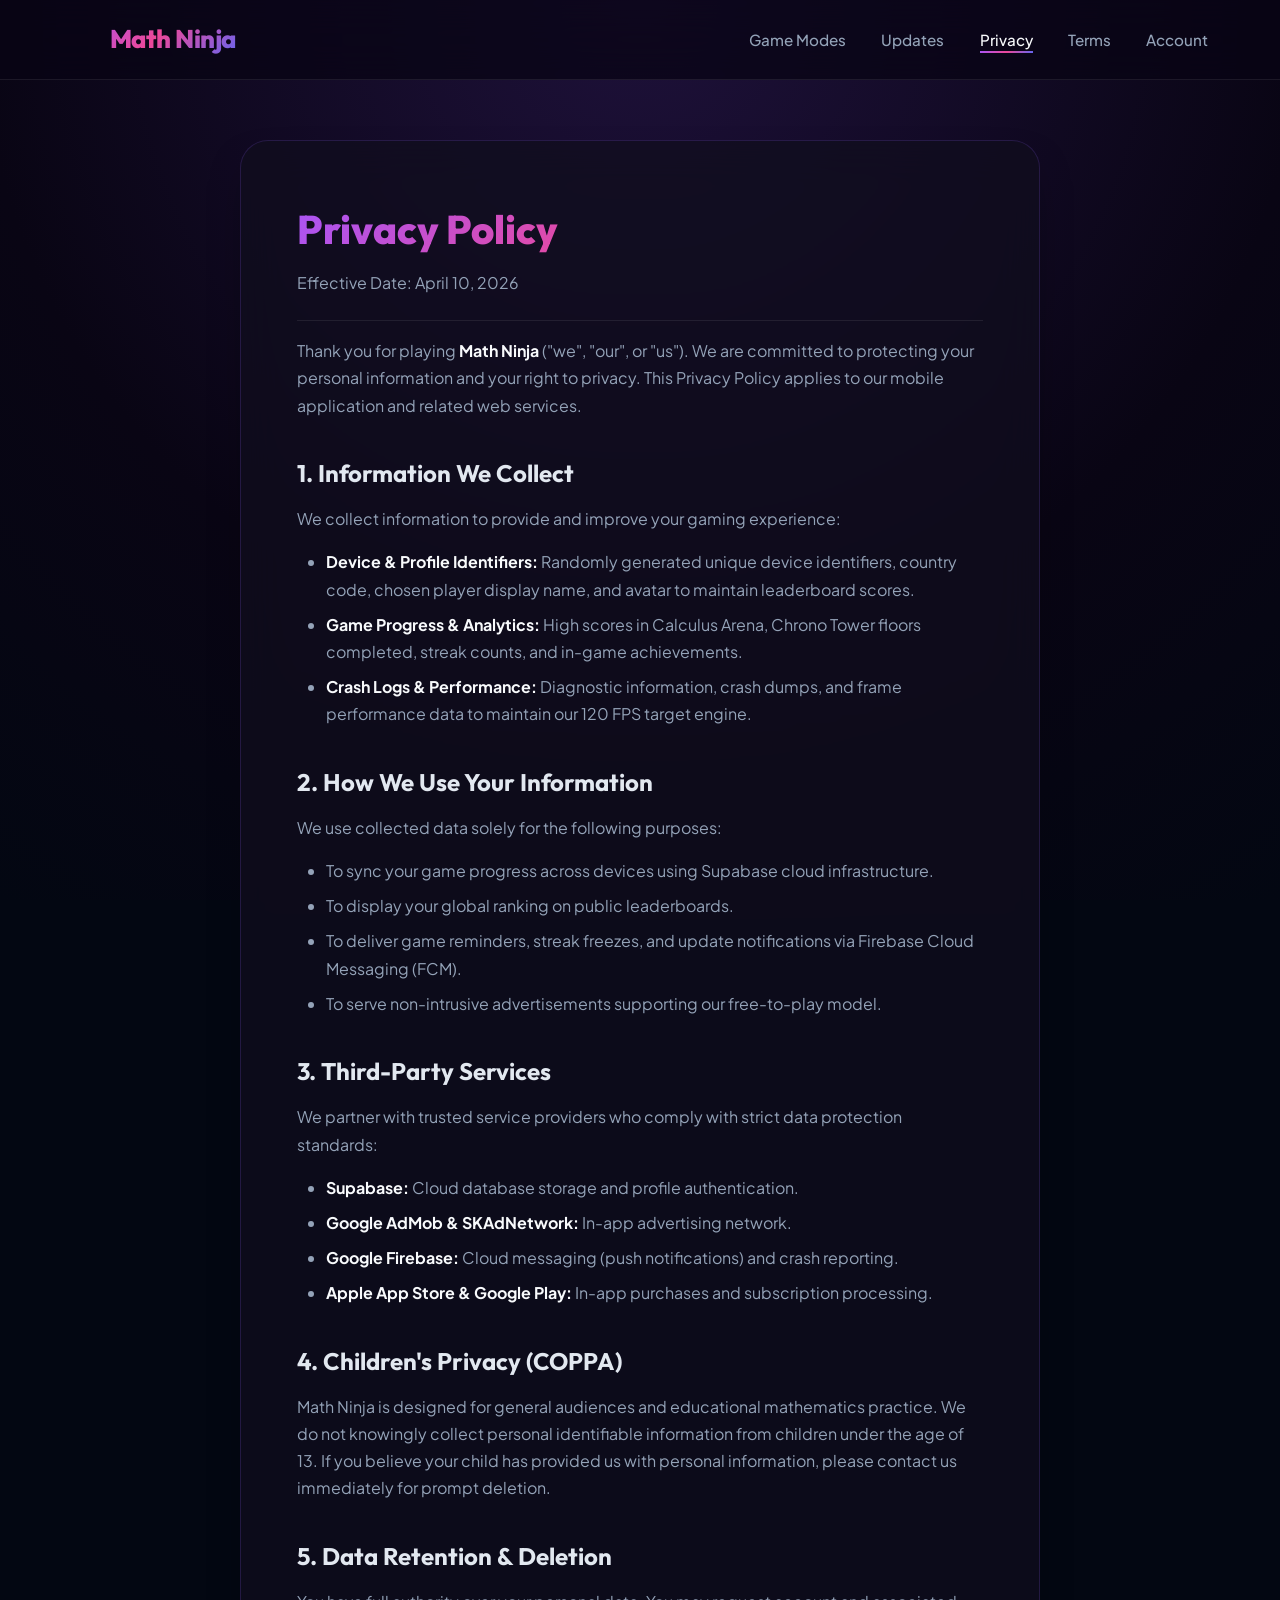
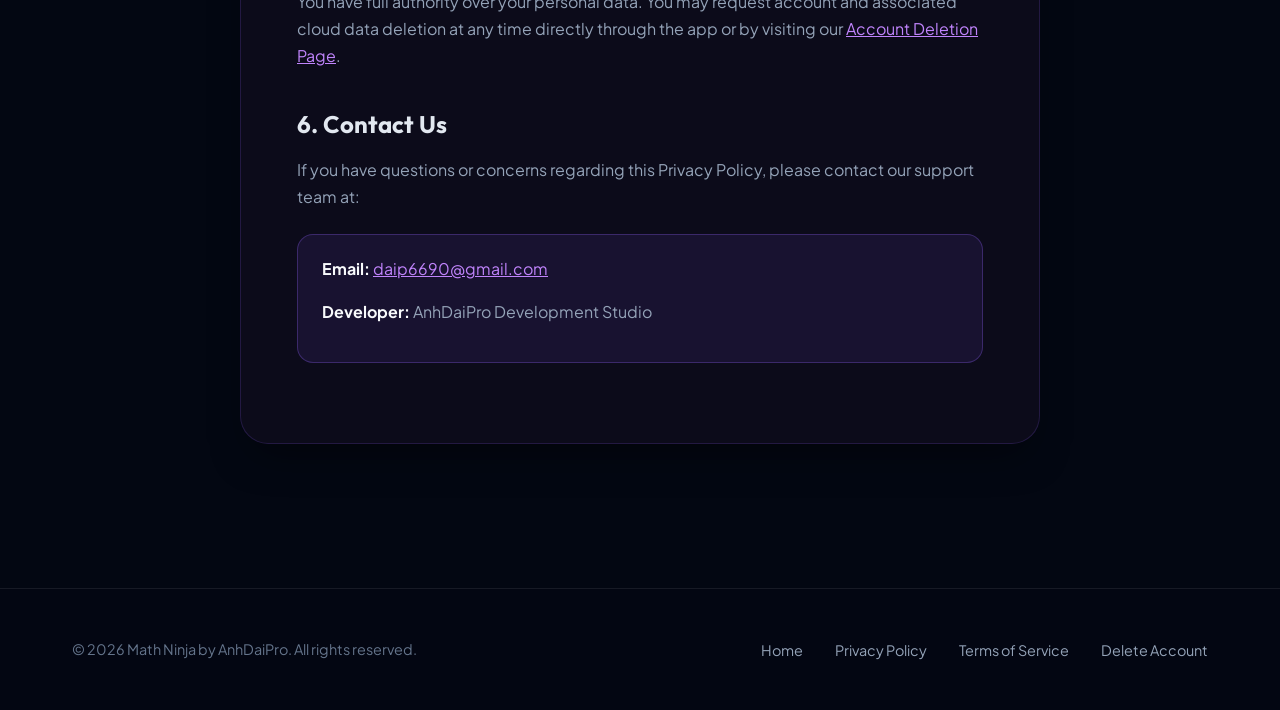
==== privacy.html @ 7c5a2dd4 "feat: initialize MathNinja-Web landing page and legal documentation" ====
<!DOCTYPE html>
<html lang="en">

<head>
    <meta charset="UTF-8">
    <meta name="viewport" content="width=device-width, initial-scale=1.0">
    <title>Privacy Policy - Math Ninja</title>
    <meta name="description" content="Privacy Policy for Math Ninja mobile and web applications.">
    <link rel="stylesheet" href="css/style.css">
    <link rel="preconnect" href="https://fonts.googleapis.com">
    <link rel="preconnect" href="https://fonts.gstatic.com" crossorigin>
    <link
        href="https://fonts.googleapis.com/css2?family=Outfit:wght@400;500;600;700;800&family=Plus+Jakarta+Sans:wght@400;500;600;700&display=swap"
        rel="stylesheet">
</head>

<body>
    <header>
        <div class="container">
            <a href="index.html" class="logo">
                <span class="logo-badge">⚔️</span>
                <span>Math Ninja</span>
            </a>
            <nav>
                <ul>
                    <li><a href="index.html#features">Game Modes</a></li>
                    <li><a href="changelog.html">Updates</a></li>
                    <li><a href="privacy.html" class="active">Privacy</a></li>
                    <li><a href="terms.html">Terms</a></li>
                    <li><a href="delete-account.html">Account</a></li>
                </ul>
            </nav>
        </div>
    </header>

    <main class="legal-wrapper">
        <div class="container">
            <div class="legal-content">
                <h1>Privacy Policy</h1>
                <p class="legal-date">Effective Date: April 10, 2026</p>

                <p>Thank you for playing <strong>Math Ninja</strong> ("we", "our", or "us"). We are committed to protecting your personal information and your right to privacy. This Privacy Policy applies to our mobile application and related web services.</p>

                <h2>1. Information We Collect</h2>
                <p>We collect information to provide and improve your gaming experience:</p>
                <ul>
                    <li><strong>Device & Profile Identifiers:</strong> Randomly generated unique device identifiers, country code, chosen player display name, and avatar to maintain leaderboard scores.</li>
                    <li><strong>Game Progress & Analytics:</strong> High scores in Calculus Arena, Chrono Tower floors completed, streak counts, and in-game achievements.</li>
                    <li><strong>Crash Logs & Performance:</strong> Diagnostic information, crash dumps, and frame performance data to maintain our 120 FPS target engine.</li>
                </ul>

                <h2>2. How We Use Your Information</h2>
                <p>We use collected data solely for the following purposes:</p>
                <ul>
                    <li>To sync your game progress across devices using Supabase cloud infrastructure.</li>
                    <li>To display your global ranking on public leaderboards.</li>
                    <li>To deliver game reminders, streak freezes, and update notifications via Firebase Cloud Messaging (FCM).</li>
                    <li>To serve non-intrusive advertisements supporting our free-to-play model.</li>
                </ul>

                <h2>3. Third-Party Services</h2>
                <p>We partner with trusted service providers who comply with strict data protection standards:</p>
                <ul>
                    <li><strong>Supabase:</strong> Cloud database storage and profile authentication.</li>
                    <li><strong>Google AdMob & SKAdNetwork:</strong> In-app advertising network.</li>
                    <li><strong>Google Firebase:</strong> Cloud messaging (push notifications) and crash reporting.</li>
                    <li><strong>Apple App Store & Google Play:</strong> In-app purchases and subscription processing.</li>
                </ul>

                <h2>4. Children's Privacy (COPPA)</h2>
                <p>Math Ninja is designed for general audiences and educational mathematics practice. We do not knowingly collect personal identifiable information from children under the age of 13. If you believe your child has provided us with personal information, please contact us immediately for prompt deletion.</p>

                <h2>5. Data Retention & Deletion</h2>
                <p>You have full authority over your personal data. You may request account and associated cloud data deletion at any time directly through the app or by visiting our <a href="delete-account.html">Account Deletion Page</a>.</p>

                <h2>6. Contact Us</h2>
                <p>If you have questions or concerns regarding this Privacy Policy, please contact our support team at:</p>
                <div class="alert-box">
                    <p><strong>Email:</strong> <a href="mailto:daip6690@gmail.com">daip6690@gmail.com</a></p>
                    <p><strong>Developer:</strong> AnhDaiPro Development Studio</p>
                </div>
            </div>
        </div>
    </main>

    <footer>
        <div class="container">
            <p>&copy; 2026 Math Ninja by AnhDaiPro. All rights reserved.</p>
            <ul>
                <li><a href="index.html">Home</a></li>
                <li><a href="privacy.html">Privacy Policy</a></li>
                <li><a href="terms.html">Terms of Service</a></li>
                <li><a href="delete-account.html">Delete Account</a></li>
            </ul>
        </div>
    </footer>
</body>

</html>
---- css/style.css ----
:root {
    --bg-color: #030712;
    --bg-gradient: radial-gradient(circle at 50% 0%, #1e113a 0%, #090514 60%, #030712 100%);
    --card-bg: rgba(17, 14, 30, 0.75);
    --card-border: rgba(139, 92, 246, 0.18);
    --card-hover-border: rgba(168, 85, 247, 0.7);
    --border-color: rgba(255, 255, 255, 0.08);
    --text-primary: #f8fafc;
    --text-secondary: #94a3b8;
    --text-muted: #64748b;
    --accent-purple: #8b5cf6;
    --accent-fuchsia: #d946ef;
    --accent-cyan: #06b6d4;
    --accent-amber: #f59e0b;
    --accent-emerald: #10b981;
    --gradient-primary: linear-gradient(135deg, #a855f7 0%, #ec4899 50%, #6366f1 100%);
    --gradient-ninja: linear-gradient(135deg, #8b5cf6 0%, #d946ef 100%);
    --gradient-gold: linear-gradient(135deg, #f59e0b 0%, #ef4444 100%);
    --font-heading: 'Outfit', -apple-system, BlinkMacSystemFont, 'Segoe UI', Roboto, sans-serif;
    --font-body: 'Plus Jakarta Sans', -apple-system, BlinkMacSystemFont, 'Segoe UI', Roboto, sans-serif;
    --shadow-glow: 0 0 40px rgba(139, 92, 246, 0.25);
    --shadow-card: 0 20px 40px -15px rgba(0, 0, 0, 0.5);
}

* {
    margin: 0;
    padding: 0;
    box-sizing: border-box;
}

html {
    scroll-behavior: smooth;
}

body {
    background-color: var(--bg-color);
    background-image: var(--bg-gradient);
    background-attachment: fixed;
    color: var(--text-primary);
    font-family: var(--font-body);
    line-height: 1.6;
    overflow-x: hidden;
    position: relative;
}

a {
    text-decoration: none;
    color: inherit;
    transition: all 0.3s cubic-bezier(0.4, 0, 0.2, 1);
}

ul {
    list-style: none;
}

.container {
    max-width: 1200px;
    margin: 0 auto;
    padding: 0 2rem;
}

/* Header */
header {
    height: 80px;
    display: flex;
    align-items: center;
    position: fixed;
    top: 0;
    width: 100%;
    z-index: 1000;
    background: rgba(9, 5, 20, 0.75);
    backdrop-filter: blur(20px);
    -webkit-backdrop-filter: blur(20px);
    border-bottom: 1px solid var(--border-color);
}

header .container {
    display: flex;
    justify-content: space-between;
    align-items: center;
    width: 100%;
}

.logo {
    display: flex;
    align-items: center;
    gap: 0.65rem;
    font-family: var(--font-heading);
    font-size: 1.6rem;
    font-weight: 800;
    letter-spacing: -0.5px;
    background: var(--gradient-primary);
    -webkit-background-clip: text;
    background-clip: text;
    -webkit-text-fill-color: transparent;
}

.logo-badge {
    font-size: 1.4rem;
    filter: drop-shadow(0 0 10px rgba(168, 85, 247, 0.6));
}

nav ul {
    display: flex;
    gap: 2.2rem;
    align-items: center;
}

nav ul li a {
    font-weight: 500;
    font-size: 0.95rem;
    color: var(--text-secondary);
    position: relative;
    padding: 0.25rem 0;
}

nav ul li a:hover,
nav ul li a.active {
    color: var(--text-primary);
}

nav ul li a::after {
    content: '';
    position: absolute;
    bottom: 0;
    left: 0;
    width: 0;
    height: 2px;
    background: var(--gradient-primary);
    transition: width 0.3s ease;
}

nav ul li a:hover::after,
nav ul li a.active::after {
    width: 100%;
}

.nav-cta {
    padding: 0.55rem 1.25rem;
    border-radius: 9999px;
    background: rgba(139, 92, 246, 0.15);
    border: 1px solid rgba(139, 92, 246, 0.4);
    color: #c084fc !important;
    font-weight: 600 !important;
}

.nav-cta:hover {
    background: var(--accent-purple);
    color: #fff !important;
    box-shadow: 0 0 20px rgba(139, 92, 246, 0.5);
}

.nav-cta::after {
    display: none !important;
}

/* Hero Section */
.hero {
    min-height: 100vh;
    padding: 160px 0 100px;
    display: flex;
    align-items: center;
    position: relative;
}

.hero-content {
    max-width: 800px;
    margin: 0 auto;
    text-align: center;
    position: relative;
    z-index: 10;
}

.badge {
    display: inline-flex;
    align-items: center;
    gap: 0.5rem;
    padding: 0.5rem 1.25rem;
    border-radius: 9999px;
    background: rgba(139, 92, 246, 0.12);
    border: 1px solid rgba(139, 92, 246, 0.3);
    color: #c084fc;
    font-size: 0.85rem;
    font-weight: 700;
    text-transform: uppercase;
    letter-spacing: 1px;
    margin-bottom: 2rem;
    box-shadow: 0 0 20px rgba(139, 92, 246, 0.2);
    animation: pulse 3s infinite;
}

.hero h1 {
    font-family: var(--font-heading);
    font-size: 4.2rem;
    font-weight: 800;
    line-height: 1.1;
    letter-spacing: -1.5px;
    margin-bottom: 1.5rem;
}

.hero h1 span {
    background: var(--gradient-primary);
    -webkit-background-clip: text;
    background-clip: text;
    -webkit-text-fill-color: transparent;
    display: inline-block;
}

.hero p {
    font-size: 1.25rem;
    color: var(--text-secondary);
    max-width: 650px;
    margin: 0 auto 2.5rem;
    line-height: 1.7;
}

.hero-btns {
    display: flex;
    justify-content: center;
    gap: 1rem;
    flex-wrap: wrap;
}

.btn {
    display: inline-flex;
    align-items: center;
    gap: 0.6rem;
    padding: 0.9rem 1.8rem;
    border-radius: 14px;
    font-weight: 700;
    font-size: 1rem;
    cursor: pointer;
    transition: all 0.3s cubic-bezier(0.4, 0, 0.2, 1);
}

.btn-primary {
    background: var(--gradient-primary);
    color: white;
    box-shadow: 0 10px 25px -5px rgba(168, 85, 247, 0.5);
    border: none;
}

.btn-primary:hover {
    transform: translateY(-3px) scale(1.02);
    box-shadow: 0 15px 30px -5px rgba(168, 85, 247, 0.7);
}

.btn-secondary {
    background: rgba(255, 255, 255, 0.05);
    border: 1px solid var(--border-color);
    color: var(--text-primary);
    backdrop-filter: blur(10px);
}

.btn-secondary:hover {
    background: rgba(255, 255, 255, 0.1);
    border-color: rgba(255, 255, 255, 0.2);
    transform: translateY(-2px);
}

/* Floating Orb Background */
.hero-bg {
    position: absolute;
    top: 50%;
    left: 50%;
    transform: translate(-50%, -50%);
    width: 650px;
    height: 650px;
    background: radial-gradient(circle, rgba(168, 85, 247, 0.2) 0%, rgba(217, 70, 239, 0.08) 45%, transparent 70%);
    filter: blur(80px);
    z-index: 1;
    pointer-events: none;
}

/* Stats Counter Section */
.stats-banner {
    padding: 2.5rem 0;
    margin-bottom: 5rem;
}

.stats-grid {
    display: grid;
    grid-template-columns: repeat(4, 1fr);
    gap: 1.5rem;
    background: var(--card-bg);
    border: 1px solid var(--card-border);
    border-radius: 24px;
    padding: 2rem 2.5rem;
    backdrop-filter: blur(16px);
    box-shadow: var(--shadow-card);
}

.stat-item {
    text-align: center;
}

.stat-number {
    font-family: var(--font-heading);
    font-size: 2.4rem;
    font-weight: 800;
    background: var(--gradient-primary);
    -webkit-background-clip: text;
    background-clip: text;
    -webkit-text-fill-color: transparent;
    line-height: 1.2;
}

.stat-label {
    font-size: 0.85rem;
    color: var(--text-secondary);
    font-weight: 600;
    margin-top: 0.25rem;
    text-transform: uppercase;
    letter-spacing: 0.5px;
}

/* Section Title */
.section-title {
    text-align: center;
    max-width: 700px;
    margin: 0 auto 4rem;
}

.section-tag {
    display: inline-block;
    color: var(--accent-purple);
    font-size: 0.85rem;
    font-weight: 800;
    text-transform: uppercase;
    letter-spacing: 1.5px;
    margin-bottom: 0.75rem;
}

.section-title h2 {
    font-family: var(--font-heading);
    font-size: 2.8rem;
    font-weight: 800;
    letter-spacing: -0.5px;
    margin-bottom: 1rem;
    line-height: 1.2;
}

.section-title p {
    color: var(--text-secondary);
    font-size: 1.1rem;
}

/* Features Grid */
.features {
    padding: 80px 0;
    position: relative;
}

.features-grid {
    display: grid;
    grid-template-columns: repeat(3, 1fr);
    gap: 2rem;
}

.feature-card {
    background: var(--card-bg);
    border: 1px solid var(--card-border);
    border-radius: 24px;
    padding: 2.5rem 2rem;
    transition: all 0.4s cubic-bezier(0.4, 0, 0.2, 1);
    position: relative;
    overflow: hidden;
    backdrop-filter: blur(16px);
    display: flex;
    flex-col: column;
}

.feature-card::before {
    content: '';
    position: absolute;
    top: 0;
    left: 0;
    right: 0;
    height: 3px;
    background: var(--gradient-primary);
    opacity: 0;
    transition: opacity 0.3s ease;
}

.feature-card:hover {
    transform: translateY(-8px);
    border-color: var(--card-hover-border);
    box-shadow: 0 25px 50px -12px rgba(139, 92, 246, 0.25);
}

.feature-card:hover::before {
    opacity: 1;
}

.feature-icon-wrapper {
    width: 64px;
    height: 64px;
    border-radius: 18px;
    background: rgba(139, 92, 246, 0.12);
    border: 1px solid rgba(139, 92, 246, 0.3);
    display: flex;
    align-items: center;
    justify-content: center;
    font-size: 1.8rem;
    margin-bottom: 1.5rem;
    transition: transform 0.3s ease;
}

.feature-card:hover .feature-icon-wrapper {
    transform: scale(1.1) rotate(5deg);
}

.feature-card h3 {
    font-family: var(--font-heading);
    font-size: 1.45rem;
    font-weight: 700;
    margin-bottom: 0.75rem;
    color: var(--text-primary);
}

.feature-card p {
    color: var(--text-secondary);
    font-size: 0.95rem;
    line-height: 1.65;
}

.feature-tag {
    display: inline-block;
    margin-top: 1.25rem;
    font-size: 0.75rem;
    font-weight: 700;
    padding: 0.3rem 0.75rem;
    border-radius: 9999px;
    background: rgba(255, 255, 255, 0.05);
    border: 1px solid var(--border-color);
    color: #c084fc;
}

/* Live Math Slicer Mini-Demo */
.interactive-demo {
    padding: 80px 0;
}

.demo-box {
    background: linear-gradient(180deg, rgba(30, 20, 55, 0.7) 0%, rgba(13, 8, 25, 0.9) 100%);
    border: 1px solid rgba(139, 92, 246, 0.3);
    border-radius: 32px;
    padding: 3rem;
    box-shadow: 0 30px 60px -15px rgba(0, 0, 0, 0.7);
    backdrop-filter: blur(20px);
}

.demo-header {
    text-align: center;
    margin-bottom: 2rem;
}

.demo-header h3 {
    font-family: var(--font-heading);
    font-size: 1.8rem;
    font-weight: 800;
    margin-bottom: 0.5rem;
}

.demo-arena {
    min-height: 220px;
    border: 2px dashed rgba(139, 92, 246, 0.3);
    border-radius: 20px;
    display: flex;
    flex-direction: column;
    align-items: center;
    justify-content: center;
    padding: 2rem;
    background: rgba(0, 0, 0, 0.3);
    position: relative;
    user-select: none;
}

.target-equation {
    font-family: var(--font-heading);
    font-size: 2.2rem;
    font-weight: 800;
    color: #f1f5f9;
    margin-bottom: 1.5rem;
    letter-spacing: 1px;
}

.target-equation span {
    color: #c084fc;
}

.blade-targets {
    display: flex;
    gap: 1.5rem;
    flex-wrap: wrap;
    justify-content: center;
}

.blade-item {
    padding: 0.9rem 1.8rem;
    border-radius: 16px;
    background: rgba(139, 92, 246, 0.15);
    border: 1px solid rgba(139, 92, 246, 0.4);
    font-family: var(--font-heading);
    font-size: 1.3rem;
    font-weight: 700;
    color: white;
    cursor: pointer;
    transition: all 0.25s cubic-bezier(0.4, 0, 0.2, 1);
    box-shadow: 0 4px 15px rgba(0, 0, 0, 0.3);
}

.blade-item:hover {
    transform: translateY(-4px) scale(1.05);
    background: rgba(168, 85, 247, 0.4);
    border-color: #d946ef;
    box-shadow: 0 10px 25px rgba(168, 85, 247, 0.4);
}

.blade-item.sliced {
    animation: sliceSlash 0.5s forwards ease-out;
}

.blade-item.correct {
    background: #10b981;
    border-color: #34d399;
}

.blade-item.wrong {
    background: #ef4444;
    border-color: #f87171;
}

.demo-status {
    margin-top: 1.5rem;
    font-size: 1rem;
    font-weight: 700;
    color: #94a3b8;
}

/* App Download CTA Banner */
.cta-banner {
    padding: 80px 0;
}

.cta-card {
    background: linear-gradient(135deg, rgba(88, 28, 135, 0.5) 0%, rgba(13, 8, 25, 0.8) 100%);
    border: 1px solid rgba(168, 85, 247, 0.4);
    border-radius: 32px;
    padding: 4rem 3rem;
    text-align: center;
    position: relative;
    overflow: hidden;
    box-shadow: 0 30px 60px -15px rgba(139, 92, 246, 0.3);
}

.cta-card h2 {
    font-family: var(--font-heading);
    font-size: 2.8rem;
    font-weight: 800;
    margin-bottom: 1rem;
}

.cta-card p {
    font-size: 1.15rem;
    color: var(--text-secondary);
    max-width: 600px;
    margin: 0 auto 2.5rem;
}

/* Footer */
footer {
    border-top: 1px solid var(--border-color);
    padding: 3rem 0;
    margin-top: 4rem;
    background: rgba(3, 7, 18, 0.8);
}

footer .container {
    display: flex;
    justify-content: space-between;
    align-items: center;
    flex-wrap: wrap;
    gap: 1.5rem;
}

footer p {
    color: var(--text-muted);
    font-size: 0.9rem;
}

footer ul {
    display: flex;
    gap: 2rem;
}

footer ul li a {
    color: var(--text-secondary);
    font-size: 0.9rem;
}

footer ul li a:hover {
    color: var(--text-primary);
}

/* Legal Content Page Styling */
.legal-wrapper {
    padding: 140px 0 80px;
    min-height: 80vh;
}

.legal-content {
    max-width: 800px;
    margin: 0 auto;
    background: var(--card-bg);
    border: 1px solid var(--card-border);
    border-radius: 28px;
    padding: 3.5rem;
    backdrop-filter: blur(20px);
    box-shadow: var(--shadow-card);
}

.legal-content h1 {
    font-family: var(--font-heading);
    font-size: 2.5rem;
    font-weight: 800;
    margin-bottom: 0.5rem;
    background: var(--gradient-primary);
    -webkit-background-clip: text;
    background-clip: text;
    -webkit-text-fill-color: transparent;
}

.legal-date {
    color: var(--text-muted);
    font-size: 0.9rem;
    margin-bottom: 2.5rem;
    padding-bottom: 1.5rem;
    border-bottom: 1px solid var(--border-color);
}

.legal-content h2 {
    font-family: var(--font-heading);
    font-size: 1.5rem;
    font-weight: 700;
    color: #e2e8f0;
    margin: 2.2rem 0 0.8rem;
}

.legal-content p,
.legal-content li {
    color: var(--text-secondary);
    font-size: 1rem;
    line-height: 1.7;
    margin-bottom: 1rem;
}

.legal-content ul,
.legal-content ol {
    margin: 1rem 0 1.5rem 1.8rem;
    list-style-type: disc;
}

.legal-content ol {
    list-style-type: decimal;
}

.legal-content li {
    margin-bottom: 0.5rem;
}

.legal-content strong {
    color: var(--text-primary);
}

.legal-content a {
    color: #c084fc;
    text-decoration: underline;
}

.legal-content a:hover {
    color: #e879f9;
}

.alert-box {
    padding: 1.25rem 1.5rem;
    border-radius: 16px;
    background: rgba(139, 92, 246, 0.1);
    border: 1px solid rgba(139, 92, 246, 0.3);
    margin: 1.5rem 0;
}

/* Animations */
@keyframes pulse {
    0%, 100% {
        box-shadow: 0 0 20px rgba(139, 92, 246, 0.2);
    }
    50% {
        box-shadow: 0 0 35px rgba(139, 92, 246, 0.45);
    }
}

@keyframes sliceSlash {
    0% {
        transform: scale(1);
    }
    50% {
        transform: scale(1.15) rotate(10deg);
    }
    100% {
        transform: scale(1);
    }
}

/* Responsive */
@media (max-width: 1024px) {
    .features-grid {
        grid-template-columns: repeat(2, 1fr);
    }
    .stats-grid {
        grid-template-columns: repeat(2, 1fr);
    }
}

@media (max-width: 768px) {
    header .container {
        padding: 0 1.25rem;
    }
    nav ul {
        gap: 1rem;
    }
    nav ul li:not(:last-child) {
        display: none;
    }
    .hero {
        padding: 120px 0 60px;
    }
    .hero h1 {
        font-size: 2.8rem;
    }
    .hero p {
        font-size: 1.05rem;
    }
    .features-grid {
        grid-template-columns: 1fr;
    }
    .stats-grid {
        grid-template-columns: 1fr;
        padding: 1.5rem;
    }
    .legal-content {
        padding: 2rem 1.5rem;
    }
}
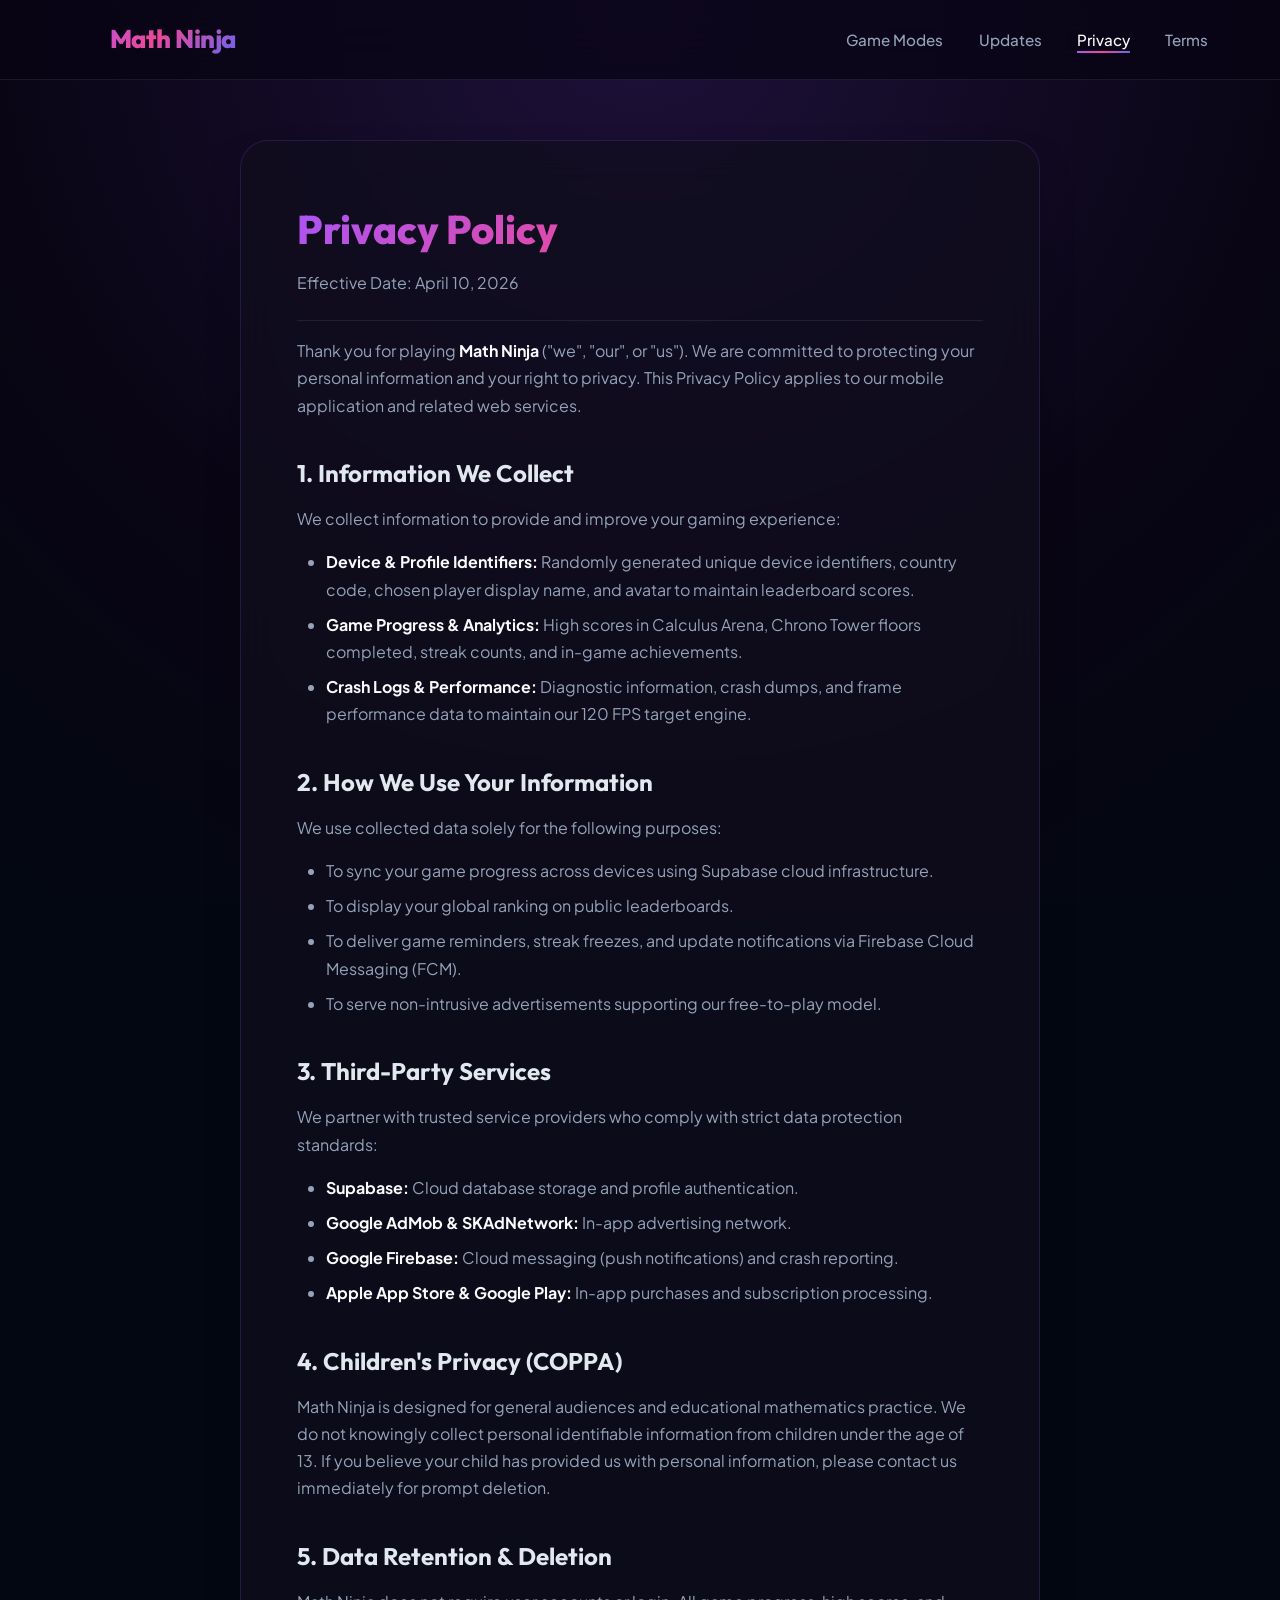
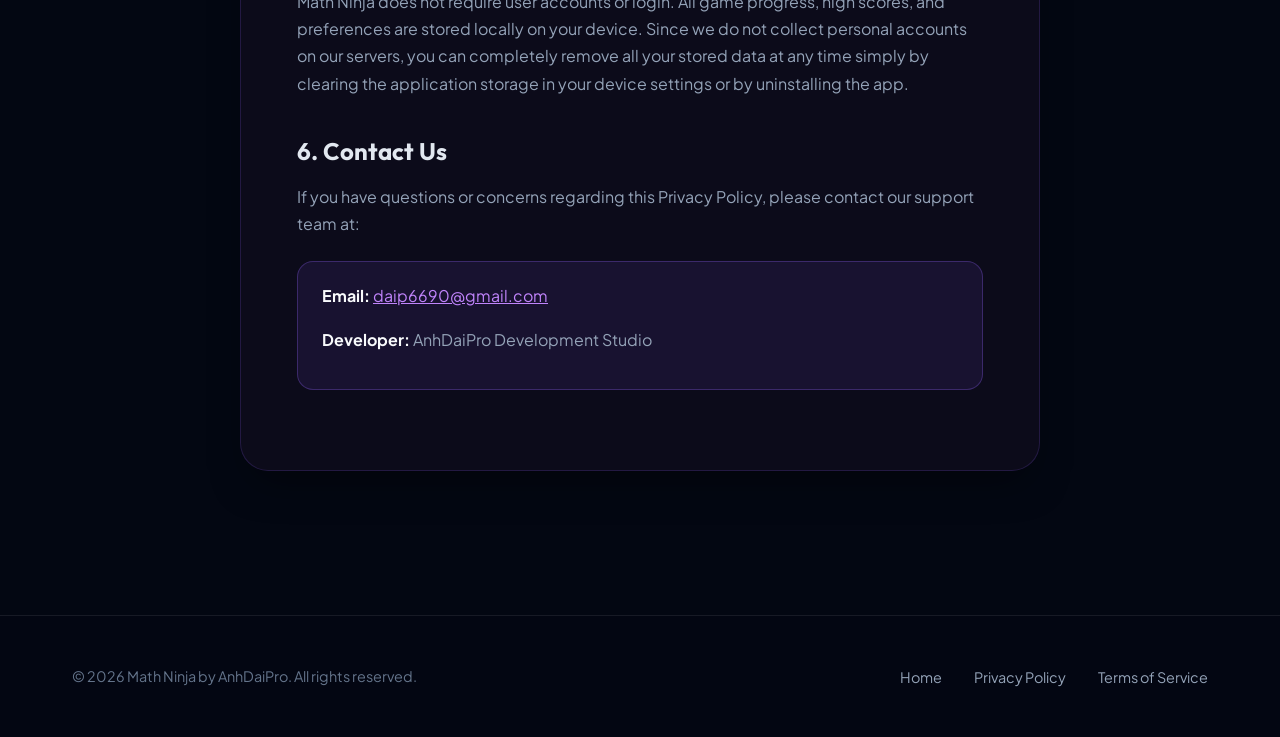
==== commit 5ef3c337: "daipv" ====
--- a/privacy.html
+++ b/privacy.html
@@ -27,7 +27,6 @@
                     <li><a href="changelog.html">Updates</a></li>
                     <li><a href="privacy.html" class="active">Privacy</a></li>
                     <li><a href="terms.html">Terms</a></li>
-                    <li><a href="delete-account.html">Account</a></li>
                 </ul>
             </nav>
         </div>
@@ -39,14 +38,19 @@
                 <h1>Privacy Policy</h1>
                 <p class="legal-date">Effective Date: April 10, 2026</p>
 
-                <p>Thank you for playing <strong>Math Ninja</strong> ("we", "our", or "us"). We are committed to protecting your personal information and your right to privacy. This Privacy Policy applies to our mobile application and related web services.</p>
+                <p>Thank you for playing <strong>Math Ninja</strong> ("we", "our", or "us"). We are committed to
+                    protecting your personal information and your right to privacy. This Privacy Policy applies to our
+                    mobile application and related web services.</p>
 
                 <h2>1. Information We Collect</h2>
                 <p>We collect information to provide and improve your gaming experience:</p>
                 <ul>
-                    <li><strong>Device & Profile Identifiers:</strong> Randomly generated unique device identifiers, country code, chosen player display name, and avatar to maintain leaderboard scores.</li>
-                    <li><strong>Game Progress & Analytics:</strong> High scores in Calculus Arena, Chrono Tower floors completed, streak counts, and in-game achievements.</li>
-                    <li><strong>Crash Logs & Performance:</strong> Diagnostic information, crash dumps, and frame performance data to maintain our 120 FPS target engine.</li>
+                    <li><strong>Device & Profile Identifiers:</strong> Randomly generated unique device identifiers,
+                        country code, chosen player display name, and avatar to maintain leaderboard scores.</li>
+                    <li><strong>Game Progress & Analytics:</strong> High scores in Calculus Arena, Chrono Tower floors
+                        completed, streak counts, and in-game achievements.</li>
+                    <li><strong>Crash Logs & Performance:</strong> Diagnostic information, crash dumps, and frame
+                        performance data to maintain our 120 FPS target engine.</li>
                 </ul>
 
                 <h2>2. How We Use Your Information</h2>
@@ -54,7 +58,8 @@
                 <ul>
                     <li>To sync your game progress across devices using Supabase cloud infrastructure.</li>
                     <li>To display your global ranking on public leaderboards.</li>
-                    <li>To deliver game reminders, streak freezes, and update notifications via Firebase Cloud Messaging (FCM).</li>
+                    <li>To deliver game reminders, streak freezes, and update notifications via Firebase Cloud Messaging
+                        (FCM).</li>
                     <li>To serve non-intrusive advertisements supporting our free-to-play model.</li>
                 </ul>
 
@@ -64,17 +69,25 @@
                     <li><strong>Supabase:</strong> Cloud database storage and profile authentication.</li>
                     <li><strong>Google AdMob & SKAdNetwork:</strong> In-app advertising network.</li>
                     <li><strong>Google Firebase:</strong> Cloud messaging (push notifications) and crash reporting.</li>
-                    <li><strong>Apple App Store & Google Play:</strong> In-app purchases and subscription processing.</li>
+                    <li><strong>Apple App Store & Google Play:</strong> In-app purchases and subscription processing.
+                    </li>
                 </ul>
 
                 <h2>4. Children's Privacy (COPPA)</h2>
-                <p>Math Ninja is designed for general audiences and educational mathematics practice. We do not knowingly collect personal identifiable information from children under the age of 13. If you believe your child has provided us with personal information, please contact us immediately for prompt deletion.</p>
+                <p>Math Ninja is designed for general audiences and educational mathematics practice. We do not
+                    knowingly collect personal identifiable information from children under the age of 13. If you
+                    believe your child has provided us with personal information, please contact us immediately for
+                    prompt deletion.</p>
 
                 <h2>5. Data Retention & Deletion</h2>
-                <p>You have full authority over your personal data. You may request account and associated cloud data deletion at any time directly through the app or by visiting our <a href="delete-account.html">Account Deletion Page</a>.</p>
+                <p>Math Ninja does not require user accounts or login. All game progress, high scores, and preferences
+                    are stored locally on your device. Since we do not collect personal accounts on our servers, you can
+                    completely remove all your stored data at any time simply by clearing the application storage in
+                    your device settings or by uninstalling the app.</p>
 
                 <h2>6. Contact Us</h2>
-                <p>If you have questions or concerns regarding this Privacy Policy, please contact our support team at:</p>
+                <p>If you have questions or concerns regarding this Privacy Policy, please contact our support team at:
+                </p>
                 <div class="alert-box">
                     <p><strong>Email:</strong> <a href="mailto:daip6690@gmail.com">daip6690@gmail.com</a></p>
                     <p><strong>Developer:</strong> AnhDaiPro Development Studio</p>
@@ -90,10 +103,9 @@
                 <li><a href="index.html">Home</a></li>
                 <li><a href="privacy.html">Privacy Policy</a></li>
                 <li><a href="terms.html">Terms of Service</a></li>
-                <li><a href="delete-account.html">Delete Account</a></li>
             </ul>
         </div>
     </footer>
 </body>
 
-</html>
+</html>
